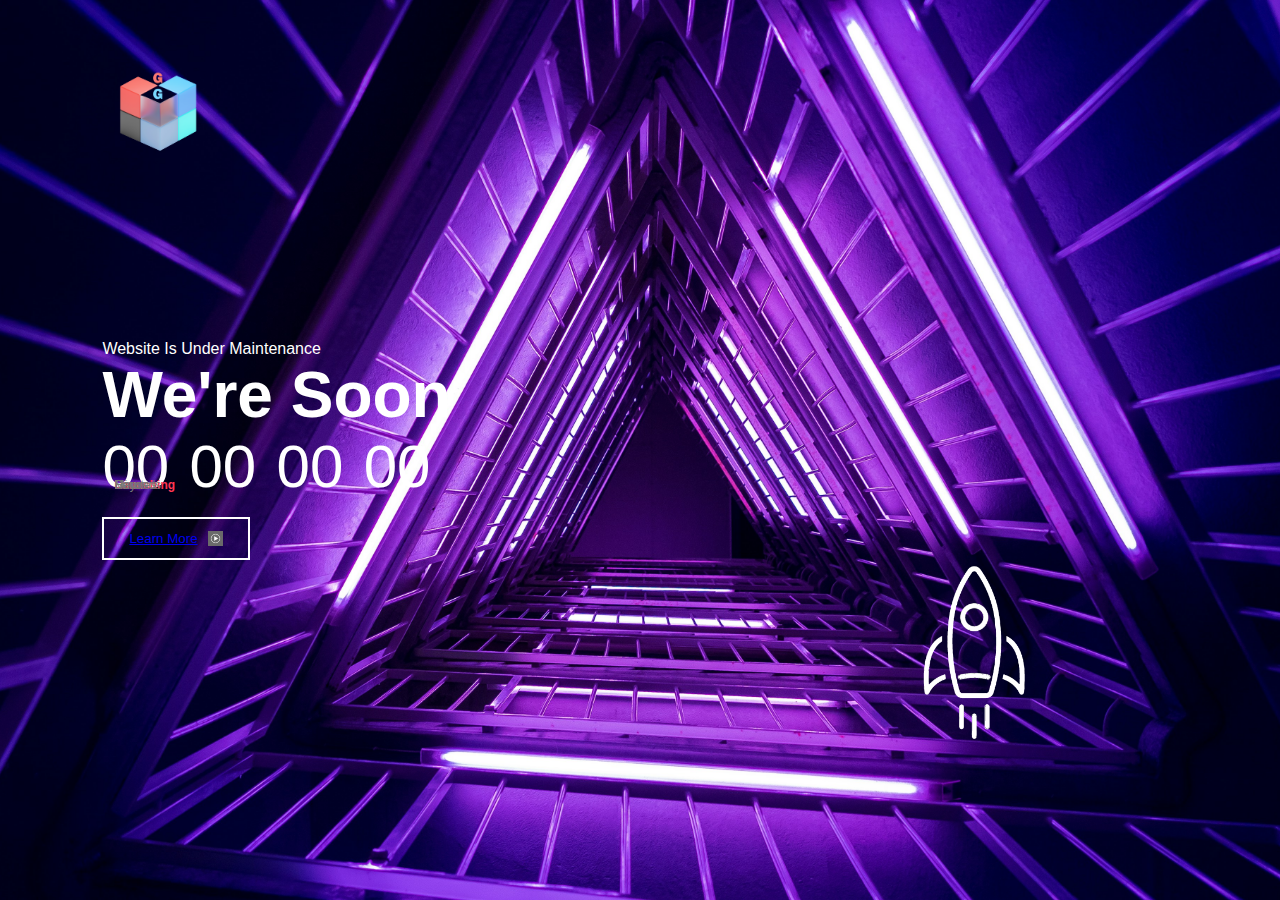
==== index.html @ 7b71a08f "initial" ====
<!DOCTYPE html>
<html lang="en">
<head>
  <meta charset="UTF-8">
  <meta name="viewport" content="width=device-width, initial-scale=1.0">
  <title>Coming Soon</title>
  <link rel="stylesheet" href="style.css">
</head>
<body>

  <div class="container">
    <img src="./images/logo1.png" class="logo" alt="logo">

    <div class="content">
      <p>Website Is Under Maintenance</p>
      <h1>We're <span>Launching</span>  Soon</h1>
      <div class="launch-time">
        <div>
          <p id="days">00</p>
          <span>Days</span>
        </div>

        <div>
          <p id="hours">00</p>
          <span>Hours</span>
        </div>

        <div>
          <p id="minutes">00</p>
          <span>Minutes</span>
        </div>

        <div>
          <p id="seconds">00</p>
          <span>Seconds</span>
        </div>
      </div>
      <button type="button"> <a href="login.html">Learn More</a> <img src="./images/Untitled.png" alt=""></button>
    </div>
    <img src="./images/rocket.png" class="rocket">
  </div>
  
  <script>
    var countDownDate = new Date("March 5, 2024 00:00:00").getTime();
    var x = setInterval(function(){
      var now = new Date().getTime();
      var distance = countDownDate - now;

      var days = Math.floor(distance / (1000 * 60 * 60 * 24));
      var hours = Math.floor((distance % (1000 * 60 * 60 * 24)) / (1000 * 60 * 60));
      var minutes = Math.floor((distance % (1000 * 60 * 60)) / (1000 * 60));
      var seconds = Math.floor((distance % (1000 * 60)) / 1000);

      document.getElementById("days").innerHTML = days;
      document.getElementById("hours").innerHTML = hours;
      document.getElementById("minutes").innerHTML = minutes;
      document.getElementById("seconds").innerHTML = seconds;
      
      if(distance < 0){
        clearInterval(x);
      document.getElementById("days").innerHTML = "00";
      document.getElementById("hours").innerHTML = "00";
      document.getElementById("minutes").innerHTML = "00";
      document.getElementById("seconds").innerHTML = "00";
      }

    }, 1000);


  </script>


</body>
</html>
---- style.css ----
* {
  margin: 0;
  padding: 0;
  font-family: 'Poppins', sans-serif;
}

@font-face {
  font-family: Poppins;
  src: url(./font/Poppins/Poppins-Regular.ttf) format('ttf');
}

.container {
  width: 85vw;
  height: 100vh;
  background-image: url(./images/sandro-katalina-k1bO_VTiZSs-unsplash.jpg);
  background-position: center;
  background-size: cover;
  padding: 0 8%;
  position: relative;
}

.logo {
  width: 120px;
  padding: 20px 0;
  cursor: pointer;
}

.content {
  top: 50%;
  position: absolute;
  transform: translateY(-50%);
  color: #fff;
}

.content h1 {
  font-size: 64px;
  font-weight: 600;
}

.content h1 span {
  color: #ff3753;
}

.content button {
  background: transparent;
  border: 2px solid #fff;
  padding: 12px 25px;
  color: #fff;
  display: flex;
  align-items: center;
  margin-top: 30px;
  cursor: pointer;
}

.content button img {
  width: 15px;
  margin-left: 10px;
}

.launch-time {
  display: flex;
}

.launch-time div {
  flex-basis: 100px;
}

.launch-time div p {
  font-size: 60px;
  margin-bottom: -14px;
}

.rocket {
   width: 350px;
   position: absolute;
   right: 10%;
   bottom: 0;
   animation: rocket 4s linear infinite;
}

@keyframes rocket{
    0%{
      bottom: 0;
      opacity: 0;
    }
    100%{
      bottom: 105%;
      opacity: 1;
    }
}

.here {
  height: 100%;
  width: 100%;
  background-image: linear-gradient(rgba(0,0,0,0.4),rgba(0,0,0,0.4)),url(./images/jr-korpa-9XngoIpxcEo-unsplash.jpg);
  background-position: center;
  background-size: cover;
  position: absolute;
}

.form-box {
  width: 380px;
  height: 480px;
  position: relative;
  margin: 6% auto;
  background: #FFF;
  padding: 5px;
}

.button-box {
  width: 220px;
  margin: 35px auto;
  position: relative;
  box-shadow: 0 0 20px 9px #ff61241f;
  border-radius: 30px;
}

.toggle-btn {
  padding: 10px 30px;
  cursor: pointer;
  background: transparent;
  border: 0;
  outline: none;
  position: relative;
}

#btn {
  top: 0;
  left: 0;
  position: absolute;
  width: 110px;
  height: 100%;
  background: linear-gradient(to right, #ff105f, #ffad06);
  border-radius: 30px;
  transition: .5s;
}

.social-icons {
  margin: 30px auto;
  text-align: center;
}

.social-icons img{
  width: 30px;
  margin: 0 12px;
  box-shadow: 0 0 20px 0 #7f7f7f3d;
  cursor: pointer;
  border-radius: 0%;
}

.input-group {
  top: 180px;
  position: absolute;
  width: 280px;
  transition: .5s;
}

.input-field {
  width: 100%;
  padding: 10px 0;
  margin: 5px 0;
  border-left: 0;
  border-top: 0;
  border-right: 0;
  border-bottom: 1px solid #999;
  outline: none;
  background: transparent;
}

.submit-btn {
  width: 85%;
  padding: 10px 30px;
  cursor: pointer;
  display: block;
  margin: auto;
  background: linear-gradient(to right, #ff105f,#ffad06 );
  border: 0;
  outline: none;
  border-radius: 30px;
}

.check-box {
  margin: 30px 10px 30px 0;
  left: 12px;
}

span {
  color:  #777;
  font-size: 12px;
  bottom: 68px;
  position: absolute;
  left: 12px;
  /* line-height: 10px; */
}

#body {
  font-family: sans-serif;
  background-color: rgb(26, 22, 22);
}

#login {
  left: 50px;
}

#register {
  left: 450px;
  /* overflow: hidden; */
}
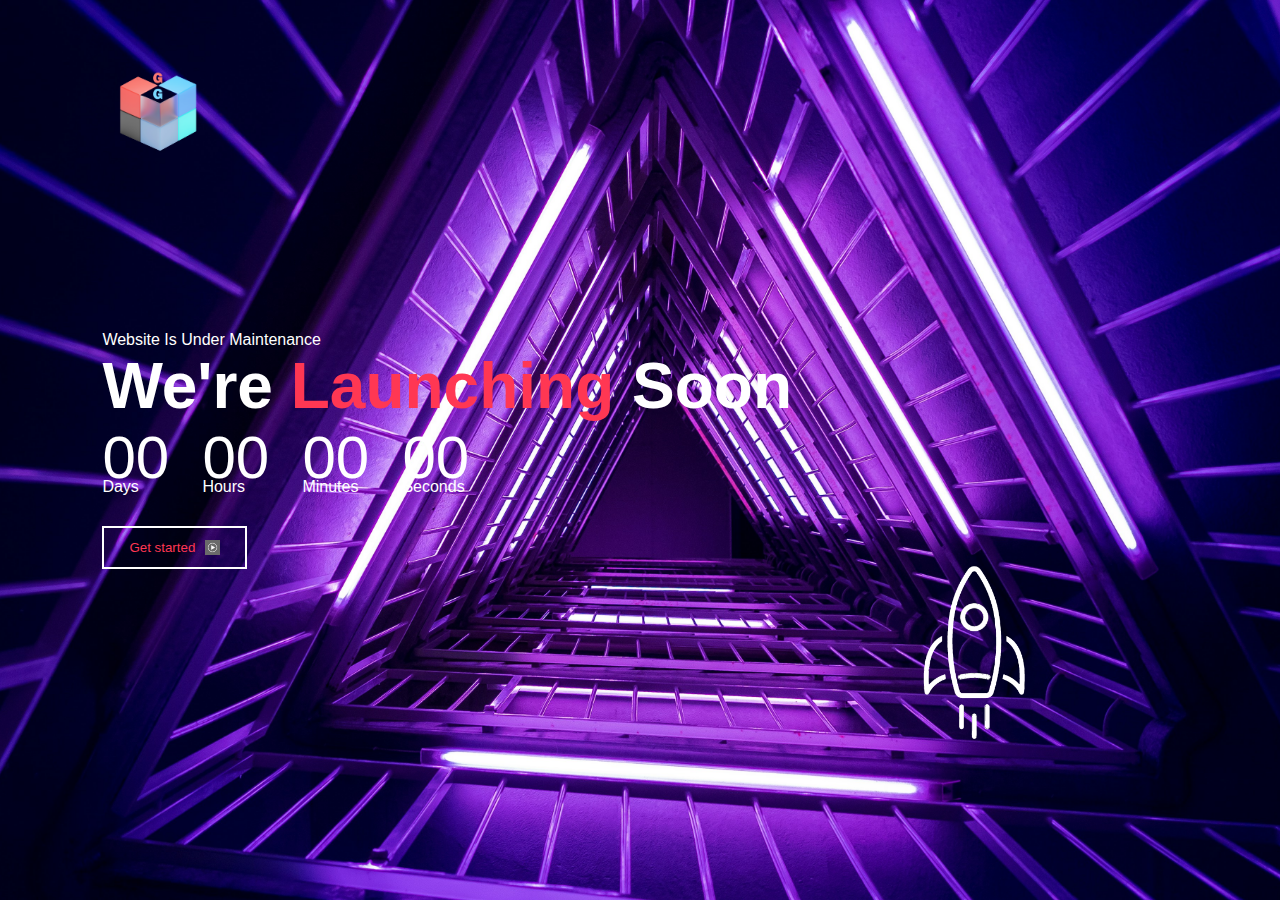
==== commit 1ae492c6: "style home page" ====
--- a/index.html
+++ b/index.html
@@ -13,29 +13,29 @@
 
     <div class="content">
       <p>Website Is Under Maintenance</p>
-      <h1>We're <span>Launching</span>  Soon</h1>
+      <h1>We're <span id="content-launch">Launching</span>  Soon</h1>
       <div class="launch-time">
         <div>
           <p id="days">00</p>
-          <span>Days</span>
+          <span id="content-span">Days</span>
         </div>
 
         <div>
           <p id="hours">00</p>
-          <span>Hours</span>
+          <span id="content-span">Hours</span>
         </div>
 
         <div>
           <p id="minutes">00</p>
-          <span>Minutes</span>
+          <span id="content-span">Minutes</span>
         </div>
 
         <div>
           <p id="seconds">00</p>
-          <span>Seconds</span>
+          <span id="content-span">Seconds</span>
         </div>
       </div>
-      <button type="button"> <a href="login.html">Learn More</a> <img src="./images/Untitled.png" alt=""></button>
+      <button type="button"> <a href="login.html" class="getstarted">Get started</a> <img src="./images/Untitled.png" alt=""></button>
     </div>
     <img src="./images/rocket.png" class="rocket">
   </div>
--- a/style.css
+++ b/style.css
@@ -87,6 +87,15 @@
       bottom: 105%;
       opacity: 1;
     }
+}
+
+.getstarted {
+  text-decoration: none;
+  color: #ff3753;
+}
+
+.getstarted:hover {
+  color: #fff;
 }
 
 .here {
@@ -184,7 +193,7 @@
   left: 12px;
 }
 
-span {
+#chech-box {
   color:  #777;
   font-size: 12px;
   bottom: 68px;
